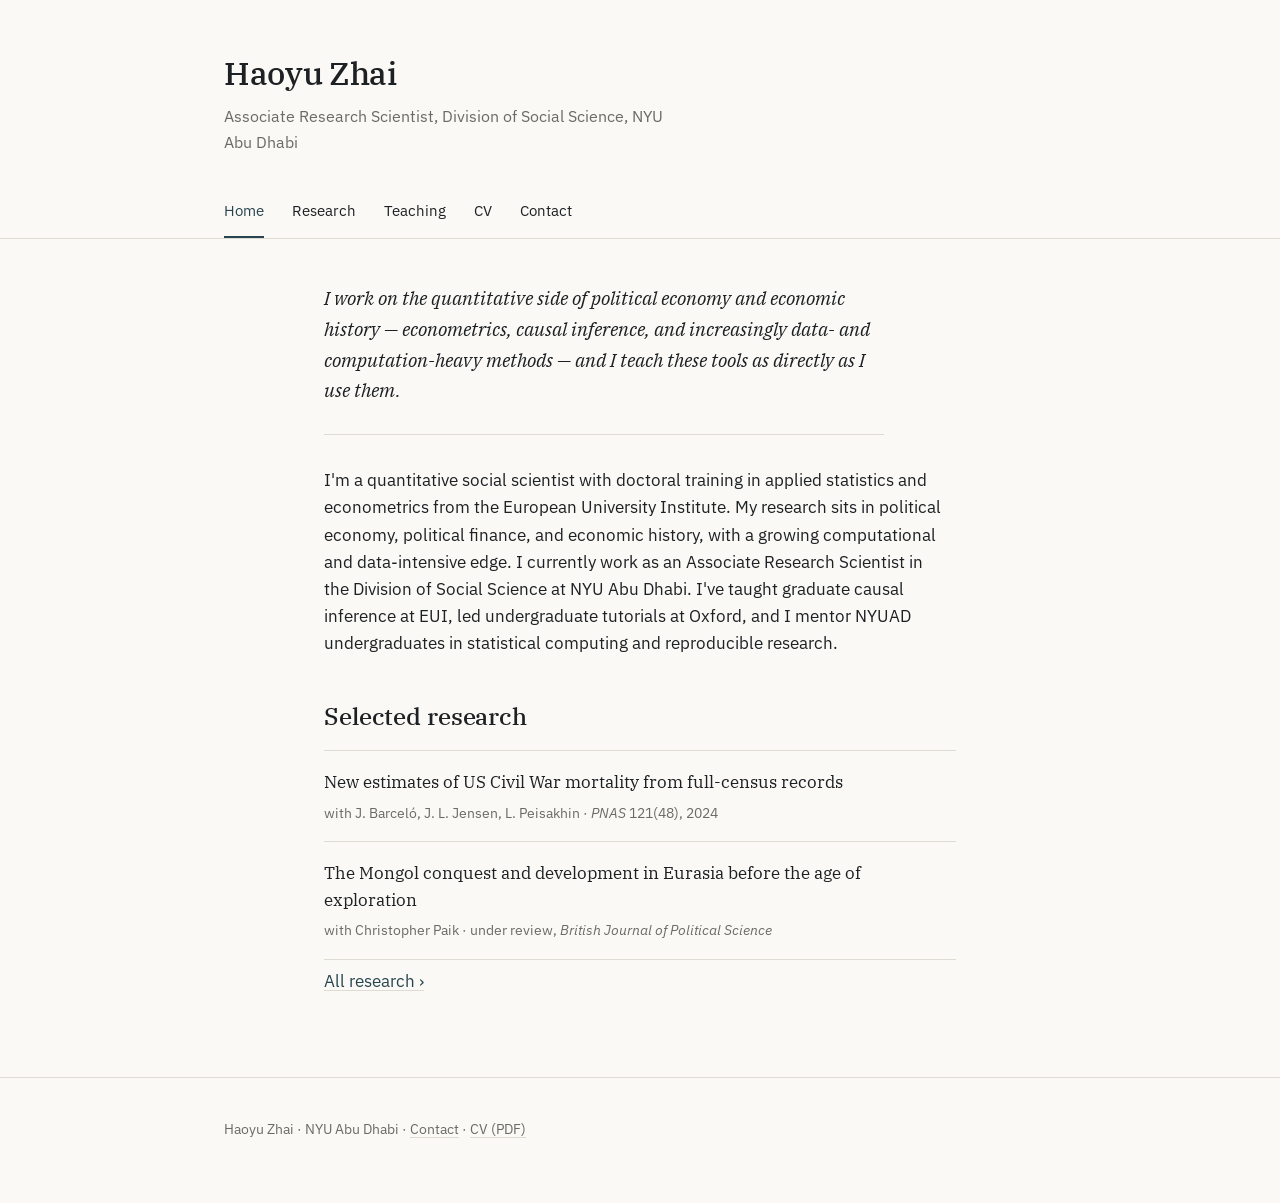
==== index.html @ cc320b1a "Initial site with CV, teaching statement, and research content" ====
<!DOCTYPE html>
<html lang="en">
<head>
<meta charset="UTF-8">
<meta name="viewport" content="width=device-width, initial-scale=1.0">
<title>Haoyu Zhai</title>
<meta name="description" content="Haoyu Zhai — comparative political economy, historical political economy, and quantitative methods.">
<link rel="stylesheet" href="assets/css/style.css">
</head>
<body>
<a class="skip-link" href="#main">Skip to content</a>

<header class="site-head">
  <div class="wrap">
    <h1>Haoyu Zhai</h1>
    <p class="role">Associate Research Scientist, Division of Social Science, NYU Abu Dhabi</p>
    <nav class="site-nav" aria-label="Main">
      <ul>
        <li><a href="index.html" aria-current="page">Home</a></li>
        <li><a href="research.html">Research</a></li>
        <li><a href="teaching.html">Teaching</a></li>
        <li><a href="cv.html">CV</a></li>
        <li><a href="contact.html">Contact</a></li>
      </ul>
    </nav>
  </div>
</header>

<main id="main">
  <div class="wrap">

    <!--
      SWAPPABLE "CURRENT FOCUS" LINE
      Keep exactly one <p class="lede"> uncommented below.
      Swap it depending on which application you're pointing people to.
    -->
    <p class="lede">
      I work on the quantitative side of political economy and economic
      history — econometrics, causal inference, and increasingly data-
      and computation-heavy methods — and I teach these tools as directly
      as I use them.
    </p>
    <!--
    Alternate (UNH Riyadh / policy data-analytics framing):
    <p class="lede">
      I work at the intersection of applied econometrics and data analysis,
      building statistical workflows that turn large, messy administrative
      and geospatial datasets into evidence that holds up.
    </p>
    -->

    <p>
      I'm a quantitative social scientist with doctoral training in applied
      statistics and econometrics from the European University Institute.
      My research sits in political economy, political finance, and
      economic history, with a growing computational and data-intensive
      edge. I currently work as an Associate Research Scientist in the
      Division of Social Science at NYU Abu Dhabi. I've taught graduate
      causal inference at EUI, led undergraduate tutorials at Oxford, and
      I mentor NYUAD undergraduates in statistical computing and
      reproducible research.
    </p>

    <h2>Selected research</h2>
    <ul class="records">
      <li>
        <p class="rec-title">New estimates of US Civil War mortality from full-census records</p>
        <p class="rec-meta">with J. Barceló, J. L. Jensen, L. Peisakhin &middot; <em>PNAS</em> 121(48), 2024</p>
      </li>
      <li>
        <p class="rec-title">The Mongol conquest and development in Eurasia before the age of exploration</p>
        <p class="rec-meta">with Christopher Paik &middot; under review, <em>British Journal of Political Science</em></p>
      </li>
    </ul>
    <p><a href="research.html">All research &rsaquo;</a></p>

  </div>
</main>

<footer class="site-foot">
  <div class="wrap">
    <p>Haoyu Zhai &middot; NYU Abu Dhabi &middot; <a href="contact.html">Contact</a> &middot; <a href="assets/cv/Zhai_CV.pdf">CV (PDF)</a></p>
  </div>
</footer>

</body>
</html>
---- assets/css/style.css ----
/* ============================================================
   Academic site — shared stylesheet
   Design system: paper ink + slate-teal accent, IBM Plex pairing
   ============================================================ */

@import url('https://fonts.googleapis.com/css2?family=IBM+Plex+Serif:wght@400;500;600&family=IBM+Plex+Sans:wght@400;500;600&display=swap');

:root {
  --bg: #faf9f6;
  --bg-alt: #f1efe9;
  --ink: #1e2124;
  --muted: #6b6a64;
  --accent: #28454f;
  --accent-soft: #3f6672;
  --line: #dedbd3;

  --serif: 'IBM Plex Serif', Georgia, 'Times New Roman', serif;
  --sans: 'IBM Plex Sans', -apple-system, BlinkMacSystemFont, 'Segoe UI', sans-serif;

  --content-w: 680px;
  --wide-w: 880px;
}

* { box-sizing: border-box; }

html {
  -webkit-text-size-adjust: 100%;
}

body {
  margin: 0;
  background: var(--bg);
  color: var(--ink);
  font-family: var(--sans);
  font-size: 17px;
  line-height: 1.6;
  -webkit-font-smoothing: antialiased;
}

@media (prefers-reduced-motion: reduce) {
  * { animation-duration: 0.001ms !important; transition-duration: 0.001ms !important; }
}

/* ---------- skip link (accessibility) ---------- */
.skip-link {
  position: absolute;
  left: -9999px;
  top: 0;
  background: var(--ink);
  color: var(--bg);
  padding: 0.6em 1em;
  z-index: 100;
}
.skip-link:focus {
  left: 1em;
  top: 1em;
}

/* ---------- focus states ---------- */
a:focus-visible,
button:focus-visible {
  outline: 2px solid var(--accent);
  outline-offset: 3px;
}

/* ---------- links ---------- */
a {
  color: var(--accent);
  text-decoration-color: var(--line);
  text-underline-offset: 3px;
}
a:hover {
  color: var(--accent-soft);
  text-decoration-color: var(--accent-soft);
}

/* ---------- layout shell ---------- */
.wrap {
  max-width: var(--content-w);
  margin: 0 auto;
  padding: 0 1.5rem;
}
.wrap--wide {
  max-width: var(--wide-w);
}

/* ---------- header ---------- */
header.site-head {
  border-bottom: 1px solid var(--line);
  padding: 3rem 0 0;
}
header.site-head .wrap {
  max-width: var(--wide-w);
}
.site-head h1 {
  font-family: var(--serif);
  font-weight: 500;
  font-size: 2rem;
  margin: 0 0 0.15em;
  letter-spacing: -0.01em;
}
.site-head .role {
  font-family: var(--sans);
  color: var(--muted);
  font-size: 1rem;
  margin: 0 0 1.75rem;
  max-width: 46ch;
}

nav.site-nav ul {
  list-style: none;
  display: flex;
  flex-wrap: wrap;
  gap: 1.75rem;
  margin: 0;
  padding: 0 0 0;
}
nav.site-nav a {
  display: inline-block;
  padding: 0.9rem 0 0.9rem;
  color: var(--ink);
  font-size: 0.95rem;
  text-decoration: none;
  border-bottom: 2px solid transparent;
}
nav.site-nav a:hover {
  color: var(--accent);
}
nav.site-nav a[aria-current="page"] {
  border-bottom-color: var(--accent);
  color: var(--accent);
}

/* ---------- main content ---------- */
main {
  padding: 2.75rem 0 4rem;
}

main h2 {
  font-family: var(--serif);
  font-weight: 500;
  font-size: 1.5rem;
  margin: 2.5rem 0 0.9rem;
  letter-spacing: -0.005em;
}
main h2:first-child {
  margin-top: 0;
}
main h3 {
  font-family: var(--serif);
  font-weight: 500;
  font-size: 1.15rem;
  margin: 1.75rem 0 0.4rem;
}

main p {
  margin: 0 0 1.1rem;
  max-width: 62ch;
}

.lede {
  font-family: var(--serif);
  font-size: 1.2rem;
  font-style: italic;
  color: var(--ink);
  max-width: 56ch;
  margin: 0 0 2rem;
  padding-bottom: 1.75rem;
  border-bottom: 1px solid var(--line);
}

/* ---------- research / publication list ---------- */
.record-group h3 {
  color: var(--muted);
  font-family: var(--sans);
  font-weight: 500;
  font-size: 0.85rem;
  text-transform: none;
  margin: 2.25rem 0 0.75rem;
}

ul.records {
  list-style: none;
  margin: 0 0 0.5rem;
  padding: 0;
  border-top: 1px solid var(--line);
}
ul.records li {
  padding: 1.1rem 0;
  border-bottom: 1px solid var(--line);
}
ul.records .rec-title {
  font-family: var(--serif);
  font-size: 1.05rem;
  margin: 0 0 0.3rem;
}
ul.records .rec-meta {
  color: var(--muted);
  font-size: 0.9rem;
  margin: 0;
}

/* ---------- lists (courses, links, etc.) ---------- */
main ul.plain {
  padding-left: 1.2em;
  margin: 0 0 1.1rem;
}
main ul.plain li {
  margin-bottom: 0.4rem;
}

/* ---------- buttons ---------- */
.btn {
  display: inline-block;
  border: 1px solid var(--ink);
  color: var(--ink);
  padding: 0.65em 1.3em;
  text-decoration: none;
  font-size: 0.95rem;
  border-radius: 2px;
}
.btn:hover {
  background: var(--ink);
  color: var(--bg);
}

/* ---------- at-a-glance / timeline ---------- */
.timeline {
  border-top: 1px solid var(--line);
  margin: 1.5rem 0 2rem;
}
.timeline .row {
  display: flex;
  gap: 1.5rem;
  padding: 0.9rem 0;
  border-bottom: 1px solid var(--line);
}
.timeline .row .when {
  flex: 0 0 9ch;
  color: var(--muted);
  font-size: 0.9rem;
  padding-top: 0.15em;
}
.timeline .row .what {
  flex: 1;
}
.timeline .row .what .pos {
  font-family: var(--serif);
}
.timeline .row .what .org {
  color: var(--muted);
  font-size: 0.92rem;
}

/* ---------- placeholder callouts ---------- */
.todo {
  background: var(--bg-alt);
  border-left: 3px solid var(--accent);
  padding: 0.85rem 1.1rem;
  font-size: 0.9rem;
  color: var(--muted);
  margin: 0 0 1.5rem;
  max-width: 62ch;
}
.todo strong { color: var(--ink); }

/* ---------- contact list ---------- */
.contact-list {
  list-style: none;
  padding: 0;
  border-top: 1px solid var(--line);
}
.contact-list li {
  display: flex;
  gap: 1.25rem;
  padding: 0.85rem 0;
  border-bottom: 1px solid var(--line);
}
.contact-list .label {
  flex: 0 0 8ch;
  color: var(--muted);
  font-size: 0.9rem;
}

/* ---------- footer ---------- */
footer.site-foot {
  border-top: 1px solid var(--line);
  padding: 1.75rem 0 3rem;
  color: var(--muted);
  font-size: 0.85rem;
}
footer.site-foot .wrap { max-width: var(--wide-w); }
footer.site-foot a { color: var(--muted); }
footer.site-foot a:hover { color: var(--accent); }

/* ---------- responsive ---------- */
@media (max-width: 560px) {
  body { font-size: 16px; }
  header.site-head { padding-top: 2rem; }
  .site-head h1 { font-size: 1.6rem; }
  nav.site-nav ul { gap: 1.1rem; }
  .timeline .row { flex-direction: column; gap: 0.2rem; }
  .timeline .row .when { flex: none; }
  .contact-list li { flex-direction: column; gap: 0.2rem; }
  .contact-list .label { flex: none; }
}

/* ---------- print (for CV page) ---------- */
@media print {
  nav.site-nav, footer.site-foot, .skip-link { display: none; }
  body { background: #fff; }
}
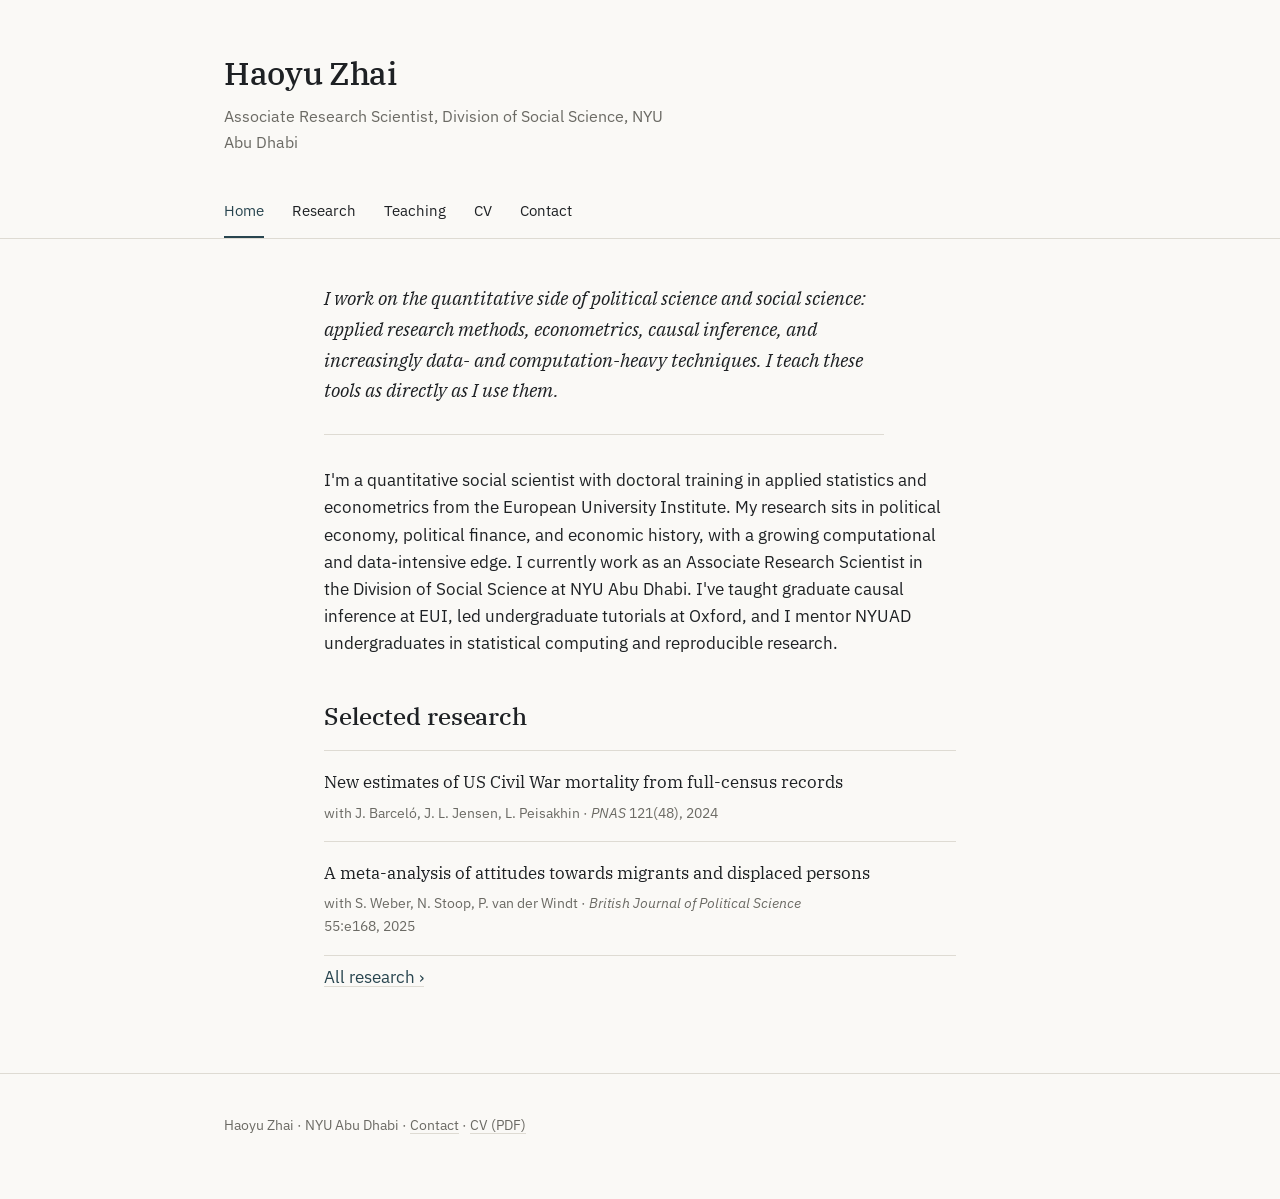
==== commit ae7cb065: "Update research abstracts, reword lede, remove em dashes" ====
--- a/index.html
+++ b/index.html
@@ -4,7 +4,7 @@
 <meta charset="UTF-8">
 <meta name="viewport" content="width=device-width, initial-scale=1.0">
 <title>Haoyu Zhai</title>
-<meta name="description" content="Haoyu Zhai — comparative political economy, historical political economy, and quantitative methods.">
+<meta name="description" content="Haoyu Zhai: quantitative political science and social science, applied research methods, political economy and political finance.">
 <link rel="stylesheet" href="assets/css/style.css">
 </head>
 <body>
@@ -35,10 +35,10 @@
       Swap it depending on which application you're pointing people to.
     -->
     <p class="lede">
-      I work on the quantitative side of political economy and economic
-      history — econometrics, causal inference, and increasingly data-
-      and computation-heavy methods — and I teach these tools as directly
-      as I use them.
+      I work on the quantitative side of political science and social
+      science: applied research methods, econometrics, causal inference, and
+      increasingly data- and computation-heavy techniques. I teach these
+      tools as directly as I use them.
     </p>
     <!--
     Alternate (UNH Riyadh / policy data-analytics framing):
@@ -68,8 +68,8 @@
         <p class="rec-meta">with J. Barceló, J. L. Jensen, L. Peisakhin &middot; <em>PNAS</em> 121(48), 2024</p>
       </li>
       <li>
-        <p class="rec-title">The Mongol conquest and development in Eurasia before the age of exploration</p>
-        <p class="rec-meta">with Christopher Paik &middot; under review, <em>British Journal of Political Science</em></p>
+        <p class="rec-title">A meta-analysis of attitudes towards migrants and displaced persons</p>
+        <p class="rec-meta">with S. Weber, N. Stoop, P. van der Windt &middot; <em>British Journal of Political Science</em> 55:e168, 2025</p>
       </li>
     </ul>
     <p><a href="research.html">All research &rsaquo;</a></p>
--- a/assets/css/style.css
+++ b/assets/css/style.css
@@ -198,6 +198,13 @@
   color: var(--muted);
   font-size: 0.9rem;
   margin: 0;
+}
+ul.records .rec-abstract {
+  color: var(--ink);
+  font-size: 0.92rem;
+  line-height: 1.55;
+  margin: 0.5rem 0 0;
+  max-width: 68ch;
 }
 
 /* ---------- lists (courses, links, etc.) ---------- */
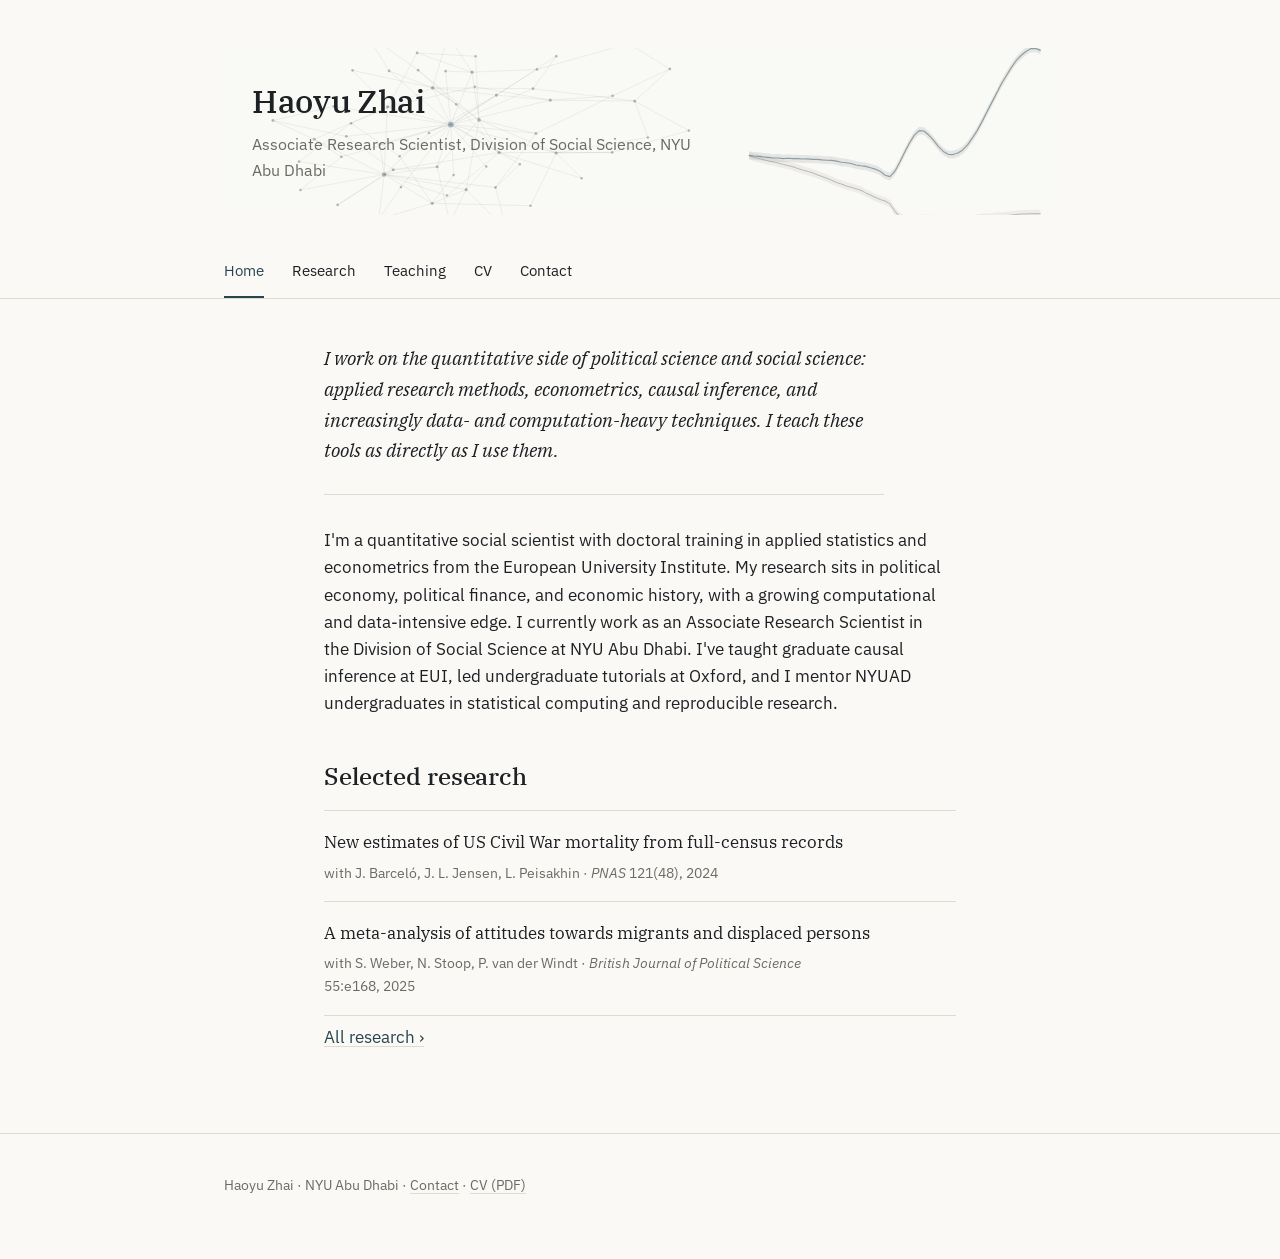
==== commit 9a90864d: "Update research abstracts, reword lede, remove em dashes" ====
--- a/index.html
+++ b/index.html
@@ -12,8 +12,10 @@
 
 <header class="site-head">
   <div class="wrap">
-    <h1>Haoyu Zhai</h1>
+    <div class="brand">
+      <h1>Haoyu Zhai</h1>
     <p class="role">Associate Research Scientist, Division of Social Science, NYU Abu Dhabi</p>
+    </div>
     <nav class="site-nav" aria-label="Main">
       <ul>
         <li><a href="index.html" aria-current="page">Home</a></li>
@@ -79,7 +81,7 @@
 
 <footer class="site-foot">
   <div class="wrap">
-    <p>Haoyu Zhai &middot; NYU Abu Dhabi &middot; <a href="contact.html">Contact</a> &middot; <a href="assets/cv/Zhai_CV.pdf">CV (PDF)</a></p>
+    <p>Haoyu Zhai &middot; NYU Abu Dhabi &middot; <a href="contact.html">Contact</a> &middot; <a href="assets/cv/Zhai_CV_General.pdf">CV (PDF)</a></p>
   </div>
 </footer>
 
--- a/assets/css/style.css
+++ b/assets/css/style.css
@@ -92,6 +92,17 @@
 header.site-head .wrap {
   max-width: var(--wide-w);
 }
+.site-head .brand {
+  background-image:
+    linear-gradient(rgba(250, 249, 246, 0.15), rgba(250, 249, 246, 0.15)),
+    url('../img/header-bg.svg');
+  background-repeat: no-repeat;
+  background-size: cover;
+  background-position: center;
+  padding: 1.75rem 1.75rem 2rem;
+  margin: 0 0 1.75rem;
+  border-radius: 3px;
+}
 .site-head h1 {
   font-family: var(--serif);
   font-weight: 500;
@@ -103,7 +114,7 @@
   font-family: var(--sans);
   color: var(--muted);
   font-size: 1rem;
-  margin: 0 0 1.75rem;
+  margin: 0;
   max-width: 46ch;
 }
 
@@ -305,6 +316,10 @@
   body { font-size: 16px; }
   header.site-head { padding-top: 2rem; }
   .site-head h1 { font-size: 1.6rem; }
+  .site-head .brand {
+    background-image: none;
+    padding: 0.25rem 0 0.5rem;
+  }
   nav.site-nav ul { gap: 1.1rem; }
   .timeline .row { flex-direction: column; gap: 0.2rem; }
   .timeline .row .when { flex: none; }
@@ -316,4 +331,5 @@
 @media print {
   nav.site-nav, footer.site-foot, .skip-link { display: none; }
   body { background: #fff; }
-}
+  .site-head .brand { background-image: none; }
+}
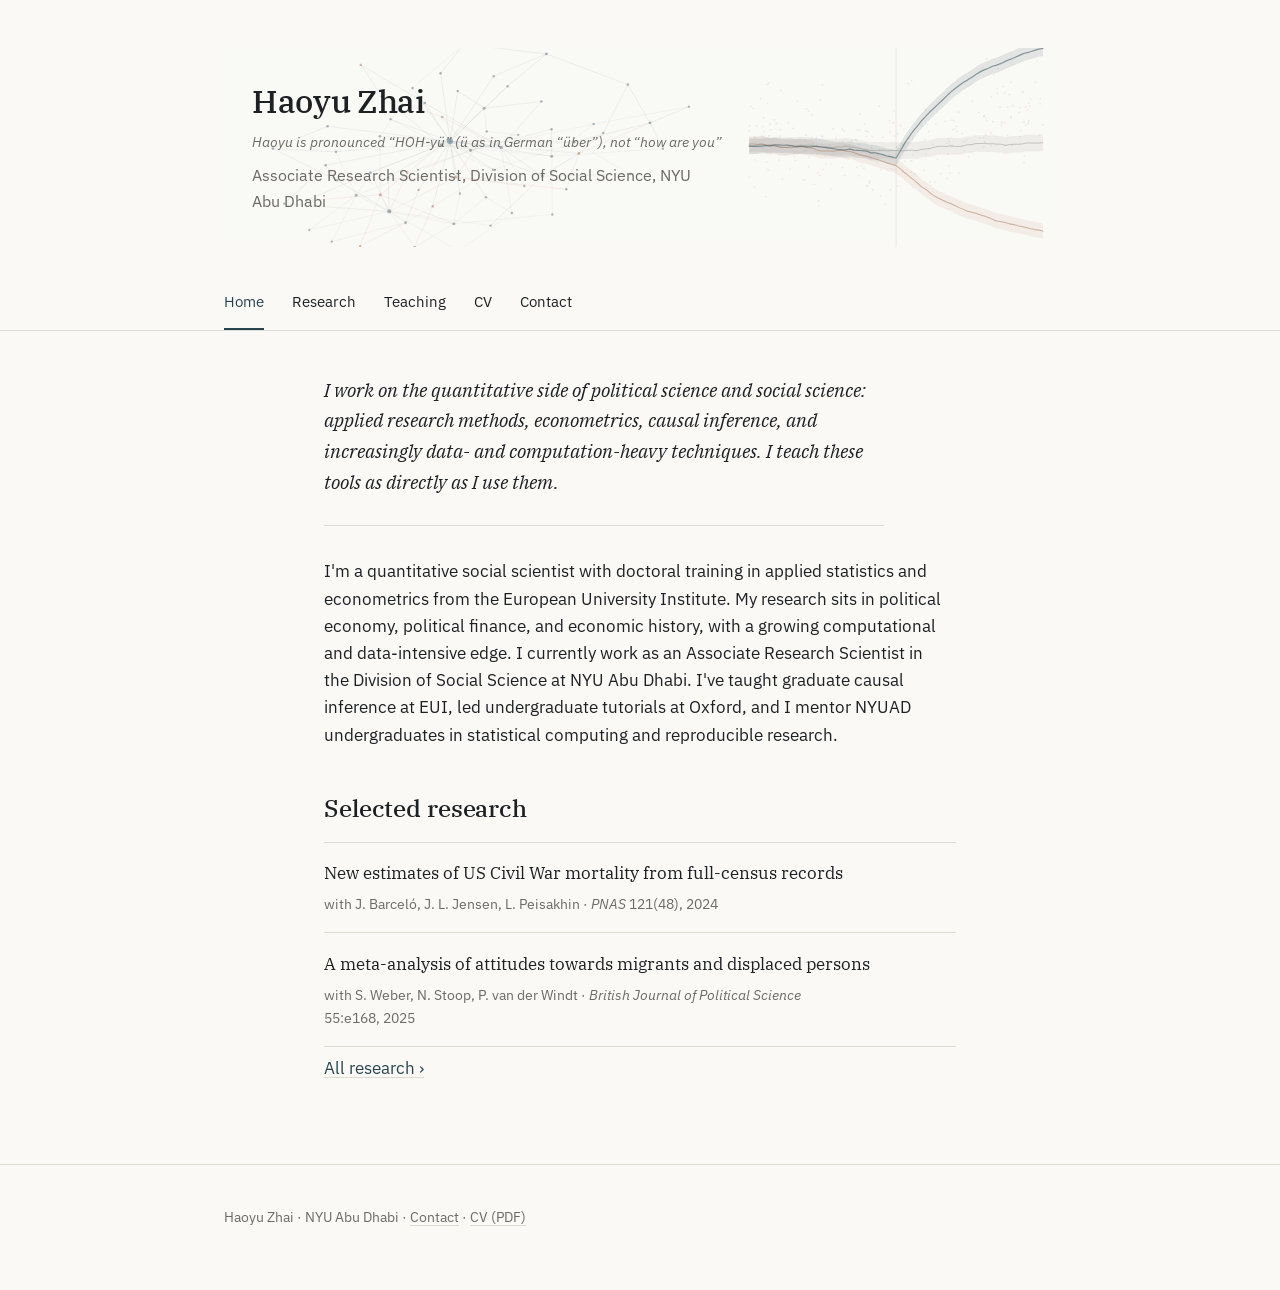
==== commit 6eb0fc05: "Update research abstracts, reword lede, remove em dashes" ====
--- a/index.html
+++ b/index.html
@@ -14,6 +14,7 @@
   <div class="wrap">
     <div class="brand">
       <h1>Haoyu Zhai</h1>
+      <p class="pronounce">Haoyu is pronounced &ldquo;HOH-yü&rdquo; (ü as in German &ldquo;über&rdquo;), not &ldquo;how are you&rdquo;</p>
     <p class="role">Associate Research Scientist, Division of Social Science, NYU Abu Dhabi</p>
     </div>
     <nav class="site-nav" aria-label="Main">
--- a/assets/css/style.css
+++ b/assets/css/style.css
@@ -116,6 +116,13 @@
   font-size: 1rem;
   margin: 0;
   max-width: 46ch;
+}
+.site-head .pronounce {
+  font-family: var(--sans);
+  color: var(--muted);
+  font-size: 0.85rem;
+  font-style: italic;
+  margin: 0.3rem 0 0.6rem;
 }
 
 nav.site-nav ul {
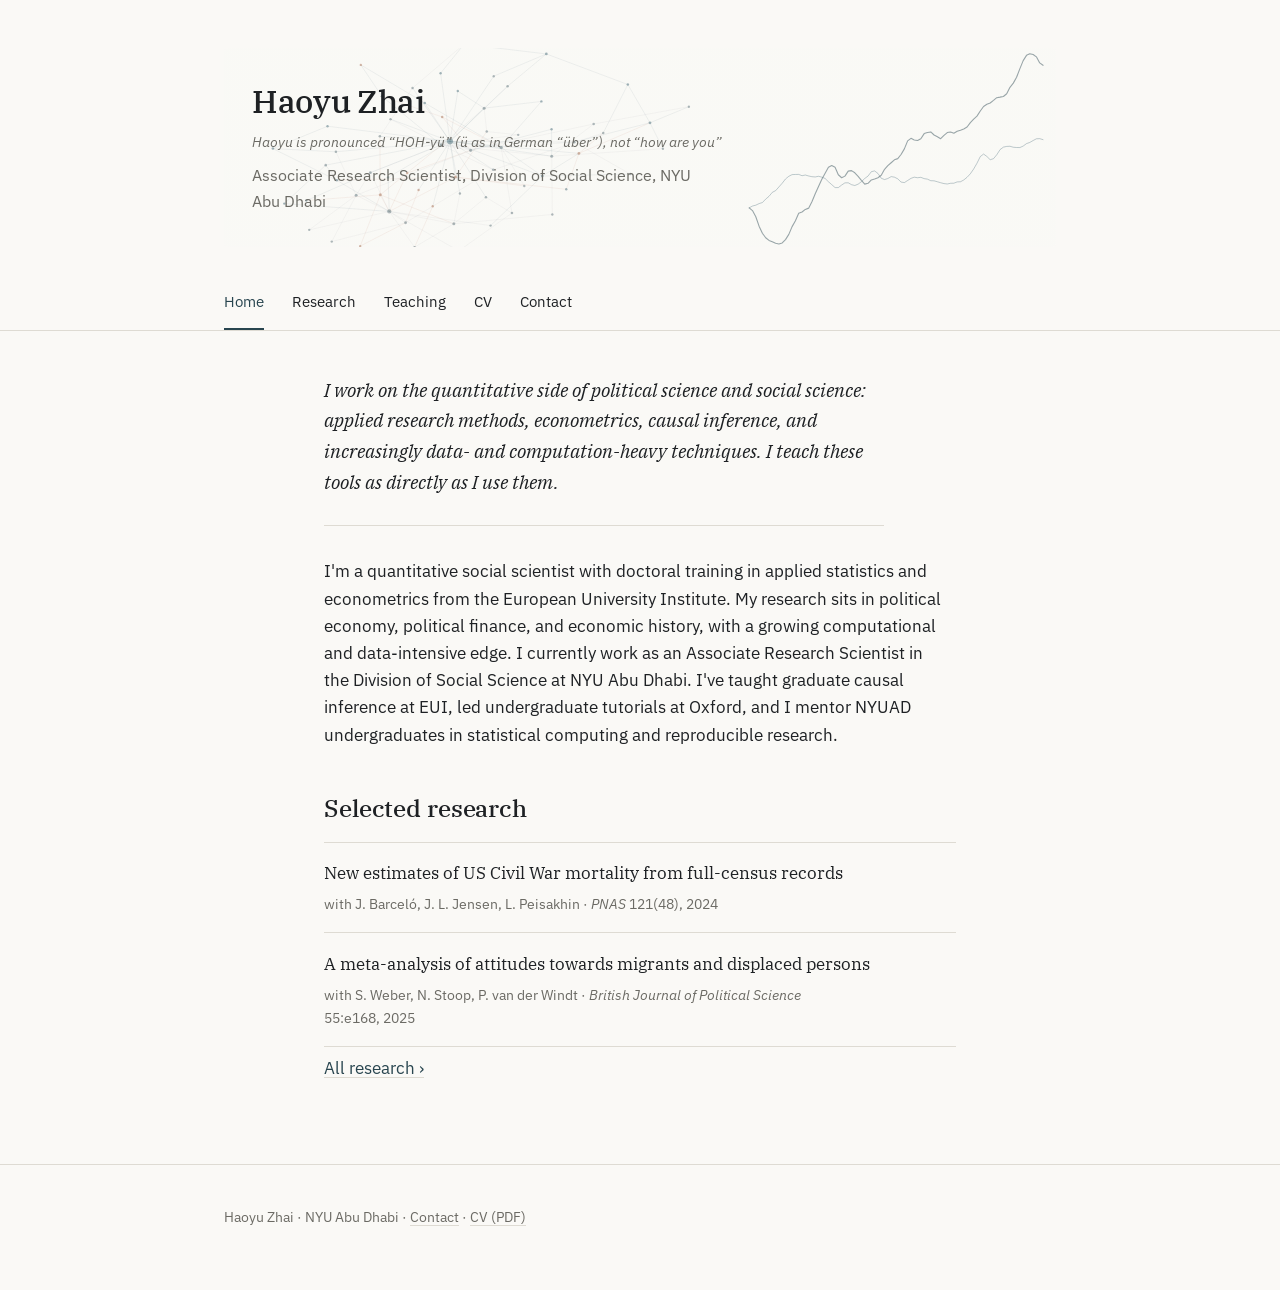
==== commit c04872d2: "Update research abstracts, reword lede, remove em dashes" ====
--- a/index.html
+++ b/index.html
@@ -82,7 +82,7 @@
 
 <footer class="site-foot">
   <div class="wrap">
-    <p>Haoyu Zhai &middot; NYU Abu Dhabi &middot; <a href="contact.html">Contact</a> &middot; <a href="assets/cv/Zhai_CV_General.pdf">CV (PDF)</a></p>
+    <p>Haoyu Zhai &middot; NYU Abu Dhabi &middot; <a href="contact.html">Contact</a> &middot; <a href="assets/cv/Zhai_CV_General.pdf" target="_blank" rel="noopener">CV (PDF)</a></p>
   </div>
 </footer>
 
